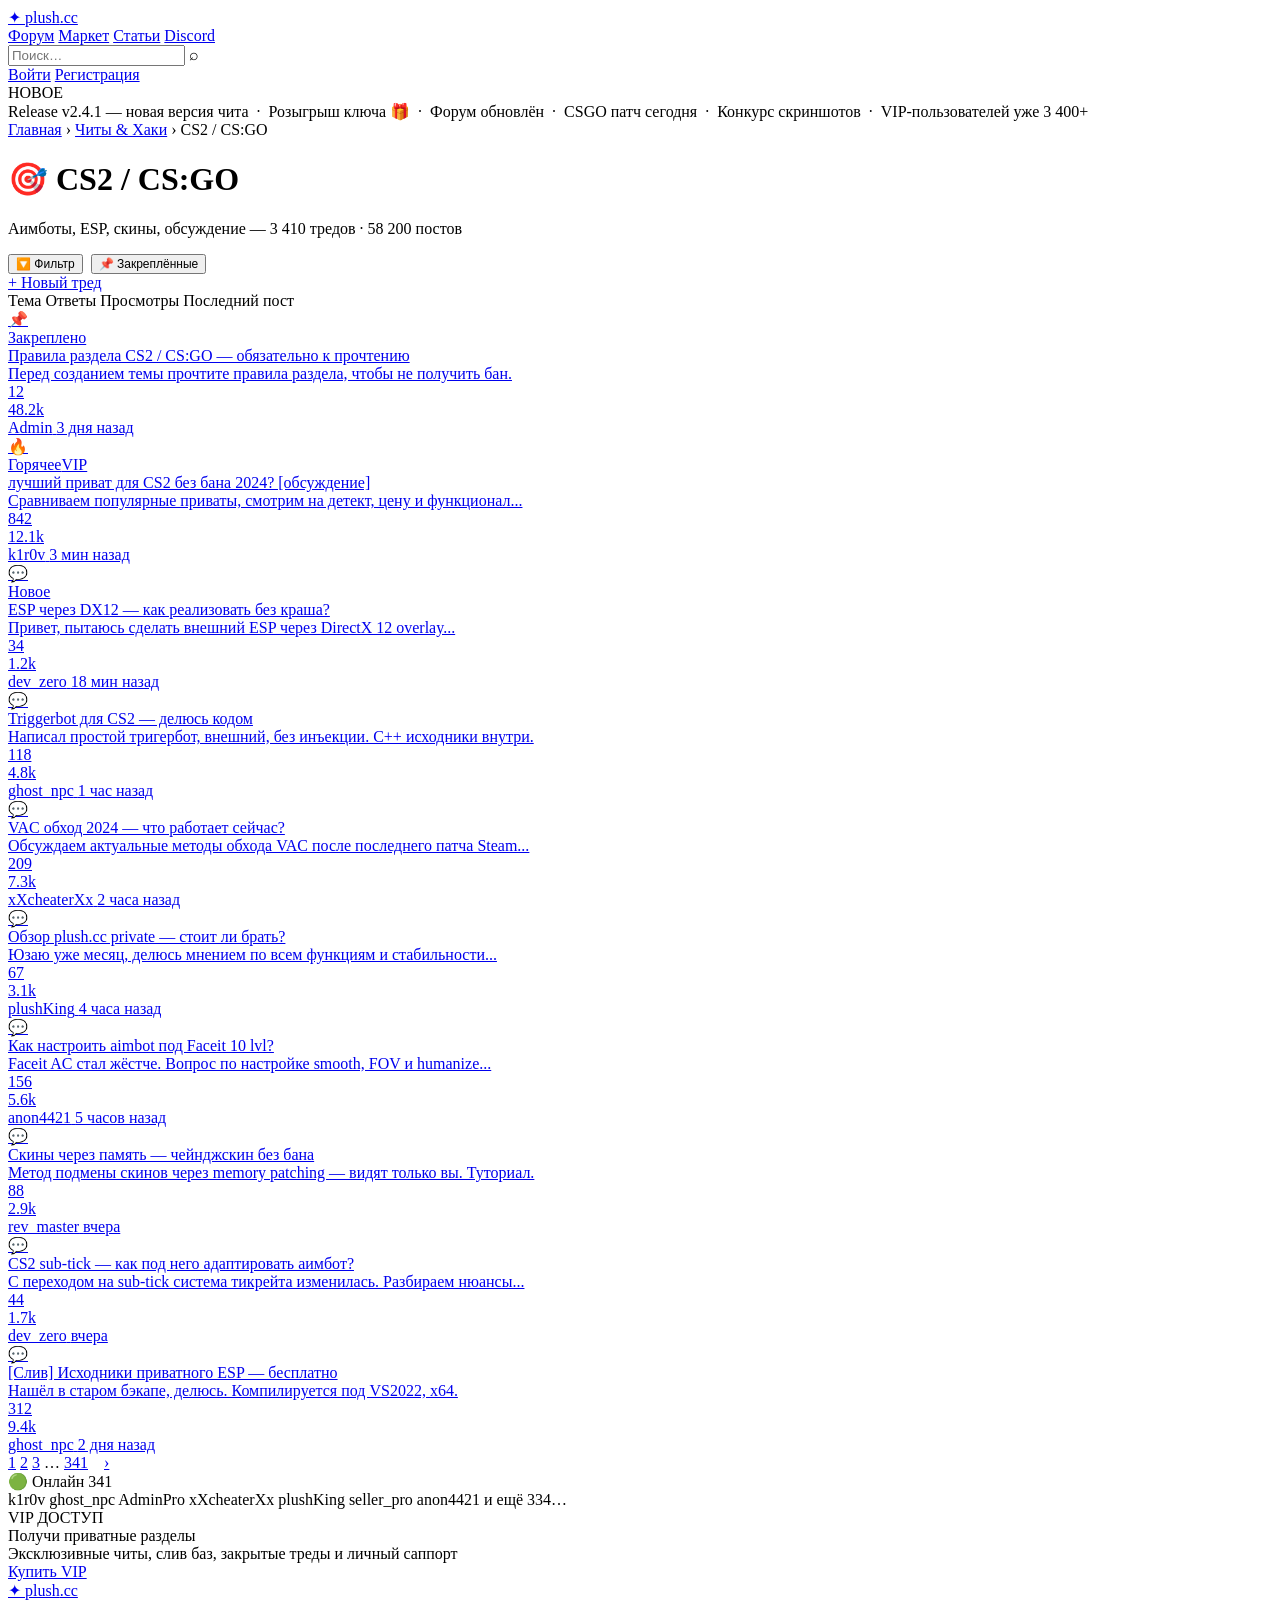
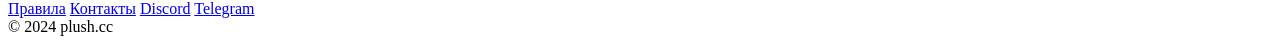
==== forum.html @ 3768c2e9 "Add files via upload" ====
<!DOCTYPE html>
<html lang="ru">
<head>
  <meta charset="UTF-8">
  <meta name="viewport" content="width=device-width, initial-scale=1.0">
  <title>CS2 / CS:GO — plush.cc</title>
  <link rel="stylesheet" href="css/style.css">
  <link rel="preconnect" href="https://fonts.googleapis.com">
  <link href="https://fonts.googleapis.com/css2?family=Inter:wght@400;500;600;700&family=JetBrains+Mono:wght@400;600&display=swap" rel="stylesheet">
</head>
<body>

<header class="topbar">
  <div class="topbar-inner">
    <a href="index.html" class="logo">
      <span class="logo-mark">✦</span>
      <span class="logo-text">plush<span class="logo-accent">.cc</span></span>
    </a>
    <nav class="topnav">
      <a href="index.html" class="nav-link active">Форум</a>
      <a href="#" class="nav-link">Маркет</a>
      <a href="#" class="nav-link">Статьи</a>
      <a href="#" class="nav-link">Discord</a>
    </nav>
    <div class="topbar-right">
      <div class="search-wrap">
        <input type="text" class="search-input" placeholder="Поиск…">
        <span class="search-icon">⌕</span>
      </div>
      <a href="login.html" class="btn btn-ghost">Войти</a>
      <a href="register.html" class="btn btn-primary">Регистрация</a>
    </div>
  </div>
</header>

<div class="ticker-bar">
  <span class="ticker-label">НОВОЕ</span>
  <div class="ticker-track">
    <span>Release v2.4.1 — новая версия чита &nbsp;·&nbsp; Розыгрыш ключа 🎁 &nbsp;·&nbsp; Форум обновлён &nbsp;·&nbsp; CSGO патч сегодня &nbsp;·&nbsp; Конкурс скриншотов &nbsp;·&nbsp; VIP-пользователей уже 3 400+</span>
  </div>
</div>

<div class="page-wrap">
  <main class="forum-main">

    <div class="breadcrumb">
      <a href="index.html">Главная</a>
      <span class="breadcrumb-sep">›</span>
      <a href="#">Читы & Хаки</a>
      <span class="breadcrumb-sep">›</span>
      <span>CS2 / CS:GO</span>
    </div>

    <div class="page-header">
      <h1 class="page-title">🎯 CS2 / CS:GO</h1>
      <p class="page-subtitle">Аимботы, ESP, скины, обсуждение — 3 410 тредов · 58 200 постов</p>
    </div>

    <div class="thread-actions">
      <div style="display:flex;gap:8px">
        <button class="btn btn-ghost" style="font-size:12px">🔽 Фильтр</button>
        <button class="btn btn-ghost" style="font-size:12px">📌 Закреплённые</button>
      </div>
      <a href="thread.html" class="btn btn-primary">+ Новый тред</a>
    </div>

    <div class="thread-list">
      <div class="thread-list-head">
        <span>Тема</span>
        <span>Ответы</span>
        <span>Просмотры</span>
        <span>Последний пост</span>
      </div>

      <!-- Pinned -->
      <a href="thread.html" class="thread-row">
        <div class="thread-main">
          <div class="thread-icon pinned">📌</div>
          <div>
            <div class="thread-tags"><span class="tag tag-pinned">Закреплено</span></div>
            <div class="thread-title-text">Правила раздела CS2 / CS:GO — обязательно к прочтению</div>
            <div class="thread-preview">Перед созданием темы прочтите правила раздела, чтобы не получить бан.</div>
          </div>
        </div>
        <div class="count-cell">12</div>
        <div class="count-cell">48.2k</div>
        <div class="last-post">
          <span class="last-post-user">Admin</span>
          <span class="last-post-time">3 дня назад</span>
        </div>
      </a>

      <!-- Hot thread -->
      <a href="thread.html" class="thread-row">
        <div class="thread-main">
          <div class="thread-icon hot">🔥</div>
          <div>
            <div class="thread-tags"><span class="tag tag-hot">Горячее</span><span class="tag tag-vip">VIP</span></div>
            <div class="thread-title-text">лучший приват для CS2 без бана 2024? [обсуждение]</div>
            <div class="thread-preview">Сравниваем популярные приваты, смотрим на детект, цену и функционал...</div>
          </div>
        </div>
        <div class="count-cell">842</div>
        <div class="count-cell">12.1k</div>
        <div class="last-post">
          <span class="last-post-user">k1r0v</span>
          <span class="last-post-time">3 мин назад</span>
        </div>
      </a>

      <!-- Regular threads -->
      <a href="thread.html" class="thread-row">
        <div class="thread-main">
          <div class="thread-icon">💬</div>
          <div>
            <div class="thread-tags"><span class="tag tag-new">Новое</span></div>
            <div class="thread-title-text">ESP через DX12 — как реализовать без краша?</div>
            <div class="thread-preview">Привет, пытаюсь сделать внешний ESP через DirectX 12 overlay...</div>
          </div>
        </div>
        <div class="count-cell">34</div>
        <div class="count-cell">1.2k</div>
        <div class="last-post">
          <span class="last-post-user">dev_zero</span>
          <span class="last-post-time">18 мин назад</span>
        </div>
      </a>

      <a href="thread.html" class="thread-row">
        <div class="thread-main">
          <div class="thread-icon">💬</div>
          <div>
            <div class="thread-title-text">Triggerbot для CS2 — делюсь кодом</div>
            <div class="thread-preview">Написал простой тригербот, внешний, без инъекции. C++ исходники внутри.</div>
          </div>
        </div>
        <div class="count-cell">118</div>
        <div class="count-cell">4.8k</div>
        <div class="last-post">
          <span class="last-post-user">ghost_npc</span>
          <span class="last-post-time">1 час назад</span>
        </div>
      </a>

      <a href="thread.html" class="thread-row">
        <div class="thread-main">
          <div class="thread-icon">💬</div>
          <div>
            <div class="thread-title-text">VAC обход 2024 — что работает сейчас?</div>
            <div class="thread-preview">Обсуждаем актуальные методы обхода VAC после последнего патча Steam...</div>
          </div>
        </div>
        <div class="count-cell">209</div>
        <div class="count-cell">7.3k</div>
        <div class="last-post">
          <span class="last-post-user">xXcheaterXx</span>
          <span class="last-post-time">2 часа назад</span>
        </div>
      </a>

      <a href="thread.html" class="thread-row">
        <div class="thread-main">
          <div class="thread-icon">💬</div>
          <div>
            <div class="thread-title-text">Обзор plush.cc private — стоит ли брать?</div>
            <div class="thread-preview">Юзаю уже месяц, делюсь мнением по всем функциям и стабильности...</div>
          </div>
        </div>
        <div class="count-cell">67</div>
        <div class="count-cell">3.1k</div>
        <div class="last-post">
          <span class="last-post-user">plushKing</span>
          <span class="last-post-time">4 часа назад</span>
        </div>
      </a>

      <a href="thread.html" class="thread-row">
        <div class="thread-main">
          <div class="thread-icon">💬</div>
          <div>
            <div class="thread-title-text">Как настроить aimbot под Faceit 10 lvl?</div>
            <div class="thread-preview">Faceit AC стал жёстче. Вопрос по настройке smooth, FOV и humanize...</div>
          </div>
        </div>
        <div class="count-cell">156</div>
        <div class="count-cell">5.6k</div>
        <div class="last-post">
          <span class="last-post-user">anon4421</span>
          <span class="last-post-time">5 часов назад</span>
        </div>
      </a>

      <a href="thread.html" class="thread-row">
        <div class="thread-main">
          <div class="thread-icon">💬</div>
          <div>
            <div class="thread-title-text">Скины через память — чейнджскин без бана</div>
            <div class="thread-preview">Метод подмены скинов через memory patching — видят только вы. Туториал.</div>
          </div>
        </div>
        <div class="count-cell">88</div>
        <div class="count-cell">2.9k</div>
        <div class="last-post">
          <span class="last-post-user">rev_master</span>
          <span class="last-post-time">вчера</span>
        </div>
      </a>

      <a href="thread.html" class="thread-row">
        <div class="thread-main">
          <div class="thread-icon">💬</div>
          <div>
            <div class="thread-title-text">CS2 sub-tick — как под него адаптировать аимбот?</div>
            <div class="thread-preview">С переходом на sub-tick система тикрейта изменилась. Разбираем нюансы...</div>
          </div>
        </div>
        <div class="count-cell">44</div>
        <div class="count-cell">1.7k</div>
        <div class="last-post">
          <span class="last-post-user">dev_zero</span>
          <span class="last-post-time">вчера</span>
        </div>
      </a>

      <a href="thread.html" class="thread-row">
        <div class="thread-main">
          <div class="thread-icon">💬</div>
          <div>
            <div class="thread-title-text">[Слив] Исходники приватного ESP — бесплатно</div>
            <div class="thread-preview">Нашёл в старом бэкапе, делюсь. Компилируется под VS2022, x64.</div>
          </div>
        </div>
        <div class="count-cell">312</div>
        <div class="count-cell">9.4k</div>
        <div class="last-post">
          <span class="last-post-user">ghost_npc</span>
          <span class="last-post-time">2 дня назад</span>
        </div>
      </a>

    </div>

    <!-- Pagination -->
    <div class="pagination">
      <a href="#" class="page-btn active">1</a>
      <a href="#" class="page-btn">2</a>
      <a href="#" class="page-btn">3</a>
      <span class="page-btn" style="border:none;background:none;color:var(--text3)">…</span>
      <a href="#" class="page-btn">341</a>
      <a href="#" class="page-btn" style="width:auto;padding:0 12px">›</a>
    </div>

  </main>

  <aside class="sidebar">
    <div class="widget">
      <div class="widget-head">🟢 Онлайн <span class="badge">341</span></div>
      <div class="widget-body online-list">
        <span class="online-user vip">k1r0v</span>
        <span class="online-user">ghost_npc</span>
        <span class="online-user mod">AdminPro</span>
        <span class="online-user">xXcheaterXx</span>
        <span class="online-user vip">plushKing</span>
        <span class="online-user">seller_pro</span>
        <span class="online-user">anon4421</span>
        <span class="online-more">и ещё 334…</span>
      </div>
    </div>

    <div class="widget widget-banner">
      <div class="banner-tag">VIP ДОСТУП</div>
      <div class="banner-title">Получи приватные разделы</div>
      <div class="banner-desc">Эксклюзивные читы, слив баз, закрытые треды и личный саппорт</div>
      <a href="#" class="btn btn-primary" style="width:100%;text-align:center;margin-top:12px">Купить VIP</a>
    </div>
  </aside>
</div>

<footer class="site-footer">
  <div class="footer-inner">
    <a href="index.html" class="logo">
      <span class="logo-mark">✦</span>
      <span class="logo-text">plush<span class="logo-accent">.cc</span></span>
    </a>
    <div class="footer-links">
      <a href="#">Правила</a>
      <a href="#">Контакты</a>
      <a href="#">Discord</a>
      <a href="#">Telegram</a>
    </div>
    <div class="footer-copy">© 2024 plush.cc</div>
  </div>
</footer>

<script src="js/main.js"></script>
</body>
</html>
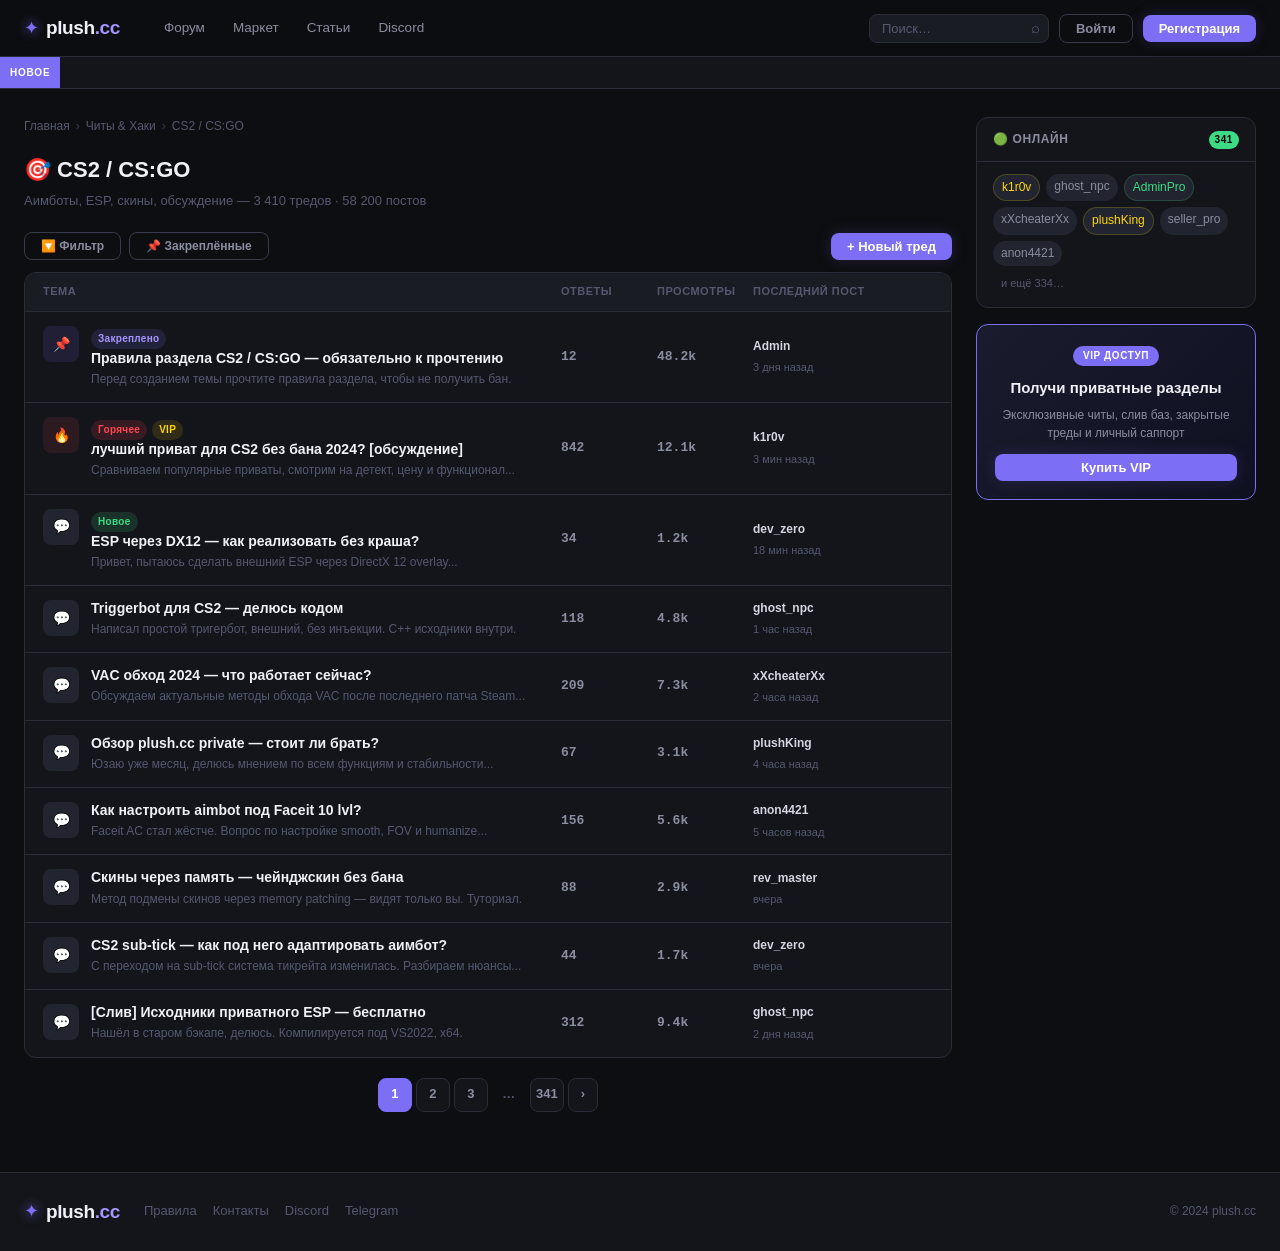
==== commit e8c7b62e: "Add files via upload" ====
--- a/forum.html
+++ b/forum.html
@@ -4,7 +4,7 @@
   <meta charset="UTF-8">
   <meta name="viewport" content="width=device-width, initial-scale=1.0">
   <title>CS2 / CS:GO — plush.cc</title>
-  <link rel="stylesheet" href="css/style.css">
+  <link rel="stylesheet" href="style.css">
   <link rel="preconnect" href="https://fonts.googleapis.com">
   <link href="https://fonts.googleapis.com/css2?family=Inter:wght@400;500;600;700&family=JetBrains+Mono:wght@400;600&display=swap" rel="stylesheet">
 </head>
@@ -292,6 +292,6 @@
   </div>
 </footer>
 
-<script src="js/main.js"></script>
+<script src="main.js"></script>
 </body>
 </html>
--- a/style.css
+++ b/style.css
@@ -0,0 +1,1029 @@
+/* ========================================
+   PLUSH.CC — FORUM STYLESHEET
+   ======================================== */
+
+:root {
+  --bg:        #0d0e11;
+  --bg2:       #13151a;
+  --bg3:       #1a1c24;
+  --bg4:       #22252f;
+  --border:    #2a2d38;
+  --border2:   #363a4a;
+  --accent:    #7c6ef5;
+  --accent2:   #a695ff;
+  --accent-glow: rgba(124, 110, 245, 0.18);
+  --green:     #3ddc84;
+  --red:       #ff4455;
+  --gold:      #ffd700;
+  --text:      #d4d6e0;
+  --text2:     #8a8da0;
+  --text3:     #555870;
+  --white:     #f0f1f7;
+  --radius:    8px;
+  --radius-lg: 12px;
+  --font:      'Inter', sans-serif;
+  --mono:      'JetBrains Mono', monospace;
+}
+
+*, *::before, *::after { box-sizing: border-box; margin: 0; padding: 0; }
+
+html { scroll-behavior: smooth; }
+
+body {
+  background: var(--bg);
+  color: var(--text);
+  font-family: var(--font);
+  font-size: 14px;
+  line-height: 1.6;
+  min-height: 100vh;
+}
+
+a { color: var(--accent2); text-decoration: none; transition: color .15s; }
+a:hover { color: var(--white); }
+
+/* ========= TOPBAR ========= */
+.topbar {
+  position: sticky;
+  top: 0;
+  z-index: 100;
+  background: rgba(13,14,17,.92);
+  backdrop-filter: blur(12px);
+  border-bottom: 1px solid var(--border);
+}
+
+.topbar-inner {
+  max-width: 1280px;
+  margin: 0 auto;
+  padding: 0 24px;
+  height: 56px;
+  display: flex;
+  align-items: center;
+  gap: 32px;
+}
+
+.logo {
+  display: flex;
+  align-items: center;
+  gap: 7px;
+  text-decoration: none;
+  flex-shrink: 0;
+}
+
+.logo-mark {
+  color: var(--accent);
+  font-size: 18px;
+  filter: drop-shadow(0 0 6px var(--accent));
+}
+
+.logo-text {
+  font-size: 19px;
+  font-weight: 700;
+  color: var(--white);
+  letter-spacing: -.4px;
+}
+
+.logo-accent { color: var(--accent2); }
+
+.topnav {
+  display: flex;
+  align-items: center;
+  gap: 4px;
+  flex: 1;
+}
+
+.nav-link {
+  padding: 6px 12px;
+  border-radius: var(--radius);
+  color: var(--text2);
+  font-size: 13.5px;
+  font-weight: 500;
+  transition: all .15s;
+}
+
+.nav-link:hover, .nav-link.active {
+  color: var(--white);
+  background: var(--bg3);
+}
+
+.topbar-right {
+  display: flex;
+  align-items: center;
+  gap: 10px;
+}
+
+.search-wrap {
+  position: relative;
+  display: flex;
+  align-items: center;
+}
+
+.search-input {
+  background: var(--bg3);
+  border: 1px solid var(--border);
+  border-radius: var(--radius);
+  padding: 6px 32px 6px 12px;
+  color: var(--text);
+  font-family: var(--font);
+  font-size: 13px;
+  width: 180px;
+  outline: none;
+  transition: border-color .15s, width .2s;
+}
+
+.search-input::placeholder { color: var(--text3); }
+.search-input:focus { border-color: var(--accent); width: 240px; }
+
+.search-icon {
+  position: absolute;
+  right: 9px;
+  color: var(--text3);
+  font-size: 15px;
+  pointer-events: none;
+}
+
+/* ========= BUTTONS ========= */
+.btn {
+  display: inline-flex;
+  align-items: center;
+  justify-content: center;
+  padding: 7px 16px;
+  border-radius: var(--radius);
+  font-family: var(--font);
+  font-size: 13px;
+  font-weight: 600;
+  cursor: pointer;
+  text-decoration: none;
+  transition: all .15s;
+  border: none;
+  line-height: 1;
+}
+
+.btn-ghost {
+  background: transparent;
+  border: 1px solid var(--border2);
+  color: var(--text2);
+}
+.btn-ghost:hover { border-color: var(--accent); color: var(--accent2); }
+
+.btn-primary {
+  background: var(--accent);
+  color: #fff;
+  box-shadow: 0 0 16px var(--accent-glow);
+}
+.btn-primary:hover { background: var(--accent2); color: #fff; box-shadow: 0 0 24px rgba(124,110,245,.35); }
+
+/* ========= TICKER ========= */
+.ticker-bar {
+  background: var(--bg2);
+  border-bottom: 1px solid var(--border);
+  height: 32px;
+  display: flex;
+  align-items: center;
+  overflow: hidden;
+  gap: 0;
+}
+
+.ticker-label {
+  background: var(--accent);
+  color: #fff;
+  font-size: 10px;
+  font-weight: 700;
+  padding: 0 10px;
+  height: 100%;
+  display: flex;
+  align-items: center;
+  letter-spacing: .8px;
+  flex-shrink: 0;
+}
+
+.ticker-track {
+  flex: 1;
+  overflow: hidden;
+  white-space: nowrap;
+  position: relative;
+}
+
+.ticker-track span {
+  display: inline-block;
+  animation: ticker 40s linear infinite;
+  font-size: 12px;
+  color: var(--text2);
+  padding-left: 100%;
+}
+
+@keyframes ticker {
+  from { transform: translateX(0); }
+  to   { transform: translateX(-100%); }
+}
+
+/* ========= PAGE LAYOUT ========= */
+.page-wrap {
+  max-width: 1280px;
+  margin: 28px auto;
+  padding: 0 24px;
+  display: grid;
+  grid-template-columns: 1fr 280px;
+  gap: 24px;
+  align-items: start;
+}
+
+/* ========= HERO STATS ========= */
+.hero-stats {
+  display: grid;
+  grid-template-columns: repeat(4, 1fr);
+  gap: 12px;
+  margin-bottom: 24px;
+}
+
+.stat-card {
+  background: var(--bg2);
+  border: 1px solid var(--border);
+  border-radius: var(--radius-lg);
+  padding: 16px 20px;
+  display: flex;
+  flex-direction: column;
+  gap: 2px;
+  transition: border-color .15s;
+}
+
+.stat-card:hover { border-color: var(--border2); }
+
+.stat-card.highlight {
+  border-color: var(--accent);
+  background: linear-gradient(135deg, var(--bg2), rgba(124,110,245,.08));
+}
+
+.stat-num {
+  font-size: 22px;
+  font-weight: 700;
+  color: var(--white);
+  font-variant-numeric: tabular-nums;
+  font-family: var(--mono);
+}
+
+.stat-card.highlight .stat-num { color: var(--accent2); }
+
+.stat-label {
+  font-size: 12px;
+  color: var(--text3);
+  font-weight: 500;
+}
+
+/* ========= FORUM SECTIONS ========= */
+.forum-section {
+  margin-bottom: 24px;
+}
+
+.section-head {
+  padding: 0 0 8px 0;
+  border-bottom: 1px solid var(--border);
+  margin-bottom: 1px;
+}
+
+.section-title {
+  font-size: 12px;
+  font-weight: 600;
+  color: var(--text3);
+  text-transform: uppercase;
+  letter-spacing: .8px;
+}
+
+.category-block {
+  background: var(--bg2);
+  border: 1px solid var(--border);
+  border-radius: var(--radius-lg);
+  overflow: hidden;
+}
+
+.category-row {
+  display: grid;
+  grid-template-columns: 44px 1fr 160px 200px;
+  align-items: center;
+  gap: 16px;
+  padding: 14px 18px;
+  border-bottom: 1px solid var(--border);
+  transition: background .12s;
+  text-decoration: none;
+  color: inherit;
+}
+
+.category-row:last-child { border-bottom: none; }
+.category-row:hover { background: var(--bg3); }
+
+.cat-icon-wrap {
+  width: 40px;
+  height: 40px;
+  border-radius: 10px;
+  display: flex;
+  align-items: center;
+  justify-content: center;
+  font-size: 18px;
+  flex-shrink: 0;
+}
+
+.cat-name {
+  font-size: 14px;
+  font-weight: 600;
+  color: var(--white);
+  margin-bottom: 2px;
+}
+
+.cat-desc {
+  font-size: 12px;
+  color: var(--text3);
+}
+
+.cat-meta {
+  display: flex;
+  flex-direction: column;
+  gap: 3px;
+}
+
+.meta-threads, .meta-posts {
+  font-size: 12px;
+  color: var(--text2);
+  font-variant-numeric: tabular-nums;
+}
+
+.cat-last {
+  display: flex;
+  flex-direction: column;
+  gap: 3px;
+  text-align: right;
+}
+
+.last-thread-title {
+  font-size: 12px;
+  color: var(--text2);
+  white-space: nowrap;
+  overflow: hidden;
+  text-overflow: ellipsis;
+  max-width: 195px;
+}
+
+.last-thread-title:hover { color: var(--accent2); }
+
+.last-thread-time {
+  font-size: 11px;
+  color: var(--text3);
+}
+
+/* ========= SIDEBAR ========= */
+.sidebar {
+  display: flex;
+  flex-direction: column;
+  gap: 16px;
+}
+
+.widget {
+  background: var(--bg2);
+  border: 1px solid var(--border);
+  border-radius: var(--radius-lg);
+  overflow: hidden;
+}
+
+.widget-head {
+  padding: 12px 16px;
+  font-size: 12px;
+  font-weight: 700;
+  color: var(--text2);
+  text-transform: uppercase;
+  letter-spacing: .6px;
+  border-bottom: 1px solid var(--border);
+  display: flex;
+  align-items: center;
+  gap: 8px;
+}
+
+.badge {
+  background: var(--green);
+  color: #000;
+  font-size: 10px;
+  font-weight: 700;
+  border-radius: 20px;
+  padding: 1px 6px;
+  margin-left: auto;
+}
+
+.widget-body {
+  padding: 12px 16px;
+}
+
+/* Online list */
+.online-list {
+  display: flex;
+  flex-wrap: wrap;
+  gap: 6px;
+}
+
+.online-user {
+  font-size: 12px;
+  padding: 3px 8px;
+  border-radius: 20px;
+  background: var(--bg4);
+  color: var(--text2);
+  cursor: default;
+  transition: background .1s;
+}
+
+.online-user:hover { background: var(--border2); }
+
+.online-user.vip { color: var(--gold); border: 1px solid rgba(255,215,0,.2); }
+.online-user.mod { color: var(--green); border: 1px solid rgba(61,220,132,.2); }
+
+.online-more {
+  font-size: 11px;
+  color: var(--text3);
+  padding: 3px 8px;
+  width: 100%;
+}
+
+/* Hot threads */
+.hot-thread {
+  padding: 9px 0;
+  border-bottom: 1px solid var(--border);
+}
+
+.hot-thread:last-child { border-bottom: none; }
+
+.hot-title {
+  display: block;
+  font-size: 13px;
+  color: var(--text);
+  margin-bottom: 3px;
+  line-height: 1.4;
+}
+
+.hot-title:hover { color: var(--accent2); }
+
+.hot-meta {
+  font-size: 11px;
+  color: var(--text3);
+}
+
+/* New members */
+.new-member {
+  display: flex;
+  align-items: center;
+  gap: 9px;
+  padding: 7px 0;
+  border-bottom: 1px solid var(--border);
+}
+
+.new-member:last-child { border-bottom: none; }
+
+.avatar-sm {
+  width: 28px;
+  height: 28px;
+  border-radius: 50%;
+  background: var(--accent);
+  color: #fff;
+  font-size: 12px;
+  font-weight: 700;
+  display: flex;
+  align-items: center;
+  justify-content: center;
+  flex-shrink: 0;
+}
+
+.member-name {
+  font-size: 13px;
+  color: var(--text);
+  flex: 1;
+}
+
+.member-date {
+  font-size: 11px;
+  color: var(--text3);
+}
+
+/* Widget Banner */
+.widget-banner {
+  background: linear-gradient(135deg, #1a1c2e 0%, #0f1020 100%);
+  border-color: var(--accent);
+  padding: 18px;
+  text-align: center;
+}
+
+.banner-tag {
+  display: inline-block;
+  background: var(--accent);
+  color: #fff;
+  font-size: 10px;
+  font-weight: 700;
+  padding: 2px 10px;
+  border-radius: 20px;
+  letter-spacing: .6px;
+  margin-bottom: 10px;
+}
+
+.banner-title {
+  font-size: 15px;
+  font-weight: 700;
+  color: var(--white);
+  margin-bottom: 6px;
+}
+
+.banner-desc {
+  font-size: 12px;
+  color: var(--text2);
+  line-height: 1.5;
+}
+
+/* ========= FOOTER ========= */
+.site-footer {
+  border-top: 1px solid var(--border);
+  background: var(--bg2);
+  padding: 24px;
+  margin-top: 40px;
+}
+
+.footer-inner {
+  max-width: 1280px;
+  margin: 0 auto;
+  display: flex;
+  align-items: center;
+  gap: 24px;
+  flex-wrap: wrap;
+}
+
+.footer-links {
+  display: flex;
+  gap: 16px;
+  flex: 1;
+}
+
+.footer-links a {
+  font-size: 13px;
+  color: var(--text3);
+  transition: color .15s;
+}
+
+.footer-links a:hover { color: var(--text2); }
+
+.footer-copy {
+  font-size: 12px;
+  color: var(--text3);
+}
+
+/* ========= FORUM LIST PAGE ========= */
+.page-header {
+  margin-bottom: 20px;
+}
+
+.page-title {
+  font-size: 22px;
+  font-weight: 700;
+  color: var(--white);
+  margin-bottom: 4px;
+}
+
+.page-subtitle {
+  font-size: 13px;
+  color: var(--text3);
+}
+
+.breadcrumb {
+  display: flex;
+  align-items: center;
+  gap: 6px;
+  font-size: 12px;
+  color: var(--text3);
+  margin-bottom: 16px;
+}
+
+.breadcrumb a { color: var(--text3); }
+.breadcrumb a:hover { color: var(--accent2); }
+.breadcrumb-sep { color: var(--border2); }
+
+.thread-actions {
+  display: flex;
+  align-items: center;
+  justify-content: space-between;
+  margin-bottom: 12px;
+}
+
+.thread-list {
+  background: var(--bg2);
+  border: 1px solid var(--border);
+  border-radius: var(--radius-lg);
+  overflow: hidden;
+}
+
+.thread-list-head {
+  display: grid;
+  grid-template-columns: 1fr 80px 80px 180px;
+  gap: 16px;
+  padding: 10px 18px;
+  background: var(--bg3);
+  border-bottom: 1px solid var(--border);
+  font-size: 11px;
+  font-weight: 600;
+  color: var(--text3);
+  text-transform: uppercase;
+  letter-spacing: .5px;
+}
+
+.thread-row {
+  display: grid;
+  grid-template-columns: 1fr 80px 80px 180px;
+  gap: 16px;
+  padding: 13px 18px;
+  border-bottom: 1px solid var(--border);
+  align-items: center;
+  transition: background .12s;
+  text-decoration: none;
+  color: inherit;
+}
+
+.thread-row:last-child { border-bottom: none; }
+.thread-row:hover { background: var(--bg3); }
+
+.thread-main { display: flex; align-items: flex-start; gap: 12px; }
+
+.thread-icon {
+  width: 36px;
+  height: 36px;
+  border-radius: 8px;
+  background: var(--bg4);
+  display: flex;
+  align-items: center;
+  justify-content: center;
+  font-size: 14px;
+  flex-shrink: 0;
+  margin-top: 1px;
+}
+
+.thread-icon.hot { background: rgba(255,68,85,.1); }
+.thread-icon.pinned { background: rgba(124,110,245,.12); }
+
+.thread-title-text {
+  font-size: 14px;
+  font-weight: 600;
+  color: var(--white);
+  margin-bottom: 3px;
+  line-height: 1.3;
+}
+
+.thread-preview {
+  font-size: 12px;
+  color: var(--text3);
+}
+
+.thread-tags { display: flex; gap: 5px; margin-top: 4px; }
+
+.tag {
+  font-size: 10px;
+  padding: 2px 7px;
+  border-radius: 20px;
+  font-weight: 600;
+  letter-spacing: .3px;
+}
+
+.tag-pinned { background: rgba(124,110,245,.15); color: var(--accent2); }
+.tag-hot { background: rgba(255,68,85,.15); color: var(--red); }
+.tag-new { background: rgba(61,220,132,.15); color: var(--green); }
+.tag-vip { background: rgba(255,215,0,.12); color: var(--gold); }
+
+.count-cell {
+  font-size: 13px;
+  font-weight: 600;
+  color: var(--text2);
+  font-variant-numeric: tabular-nums;
+  font-family: var(--mono);
+}
+
+.last-post {
+  display: flex;
+  flex-direction: column;
+  gap: 3px;
+}
+
+.last-post-user {
+  font-size: 12px;
+  font-weight: 600;
+  color: var(--text);
+}
+
+.last-post-time {
+  font-size: 11px;
+  color: var(--text3);
+}
+
+/* Pagination */
+.pagination {
+  display: flex;
+  align-items: center;
+  justify-content: center;
+  gap: 4px;
+  padding: 20px 0;
+}
+
+.page-btn {
+  width: 34px;
+  height: 34px;
+  border-radius: var(--radius);
+  display: flex;
+  align-items: center;
+  justify-content: center;
+  font-size: 13px;
+  font-weight: 600;
+  color: var(--text2);
+  background: var(--bg2);
+  border: 1px solid var(--border);
+  cursor: pointer;
+  transition: all .12s;
+  text-decoration: none;
+}
+
+.page-btn:hover, .page-btn.active {
+  background: var(--accent);
+  border-color: var(--accent);
+  color: #fff;
+}
+
+/* ========= THREAD PAGE ========= */
+.post-block {
+  background: var(--bg2);
+  border: 1px solid var(--border);
+  border-radius: var(--radius-lg);
+  margin-bottom: 12px;
+  overflow: hidden;
+}
+
+.post-block.op { border-color: var(--accent); }
+
+.post-header {
+  display: flex;
+  align-items: center;
+  justify-content: space-between;
+  padding: 12px 18px;
+  border-bottom: 1px solid var(--border);
+  background: var(--bg3);
+}
+
+.post-user {
+  display: flex;
+  align-items: center;
+  gap: 10px;
+}
+
+.avatar {
+  width: 38px;
+  height: 38px;
+  border-radius: 50%;
+  background: linear-gradient(135deg, var(--accent), #a695ff);
+  display: flex;
+  align-items: center;
+  justify-content: center;
+  font-weight: 700;
+  font-size: 15px;
+  color: #fff;
+  flex-shrink: 0;
+}
+
+.user-name {
+  font-size: 14px;
+  font-weight: 700;
+  color: var(--white);
+}
+
+.user-rank {
+  font-size: 11px;
+  color: var(--text3);
+  margin-top: 1px;
+}
+
+.user-rank.vip-rank { color: var(--gold); }
+.user-rank.mod-rank { color: var(--green); }
+
+.post-meta-right {
+  display: flex;
+  align-items: center;
+  gap: 16px;
+}
+
+.post-num {
+  font-size: 12px;
+  color: var(--text3);
+  font-family: var(--mono);
+}
+
+.post-time {
+  font-size: 12px;
+  color: var(--text3);
+}
+
+.post-body {
+  padding: 18px;
+  font-size: 14px;
+  line-height: 1.7;
+  color: var(--text);
+}
+
+.post-body p { margin-bottom: 12px; }
+.post-body p:last-child { margin-bottom: 0; }
+
+.post-body code {
+  background: var(--bg4);
+  border: 1px solid var(--border);
+  border-radius: 4px;
+  padding: 2px 6px;
+  font-family: var(--mono);
+  font-size: 12px;
+  color: var(--accent2);
+}
+
+.post-body pre {
+  background: var(--bg);
+  border: 1px solid var(--border);
+  border-radius: var(--radius);
+  padding: 14px 16px;
+  overflow-x: auto;
+  font-family: var(--mono);
+  font-size: 12px;
+  color: var(--text2);
+  margin: 12px 0;
+}
+
+.quote-block {
+  border-left: 3px solid var(--accent);
+  background: var(--bg4);
+  border-radius: 0 var(--radius) var(--radius) 0;
+  padding: 10px 14px;
+  margin: 10px 0;
+  font-size: 13px;
+  color: var(--text2);
+}
+
+.quote-author {
+  font-size: 11px;
+  font-weight: 700;
+  color: var(--accent2);
+  margin-bottom: 4px;
+}
+
+.post-footer {
+  padding: 10px 18px;
+  border-top: 1px solid var(--border);
+  display: flex;
+  align-items: center;
+  gap: 12px;
+}
+
+.post-action {
+  font-size: 12px;
+  color: var(--text3);
+  cursor: pointer;
+  transition: color .12s;
+  display: flex;
+  align-items: center;
+  gap: 4px;
+}
+
+.post-action:hover { color: var(--accent2); }
+
+/* Reply box */
+.reply-box {
+  background: var(--bg2);
+  border: 1px solid var(--border);
+  border-radius: var(--radius-lg);
+  padding: 20px;
+  margin-top: 24px;
+}
+
+.reply-title {
+  font-size: 14px;
+  font-weight: 700;
+  color: var(--white);
+  margin-bottom: 14px;
+}
+
+.reply-textarea {
+  width: 100%;
+  background: var(--bg);
+  border: 1px solid var(--border);
+  border-radius: var(--radius);
+  padding: 12px 14px;
+  color: var(--text);
+  font-family: var(--font);
+  font-size: 13.5px;
+  line-height: 1.6;
+  resize: vertical;
+  min-height: 120px;
+  outline: none;
+  transition: border-color .15s;
+}
+
+.reply-textarea::placeholder { color: var(--text3); }
+.reply-textarea:focus { border-color: var(--accent); }
+
+.reply-actions {
+  display: flex;
+  justify-content: flex-end;
+  margin-top: 12px;
+}
+
+/* Login/Register */
+.auth-wrap {
+  min-height: calc(100vh - 90px);
+  display: flex;
+  align-items: center;
+  justify-content: center;
+  padding: 40px 24px;
+}
+
+.auth-card {
+  background: var(--bg2);
+  border: 1px solid var(--border);
+  border-radius: var(--radius-lg);
+  padding: 36px 40px;
+  width: 100%;
+  max-width: 420px;
+}
+
+.auth-logo {
+  text-align: center;
+  margin-bottom: 28px;
+}
+
+.auth-title {
+  font-size: 22px;
+  font-weight: 700;
+  color: var(--white);
+  margin-bottom: 4px;
+  text-align: center;
+}
+
+.auth-sub {
+  font-size: 13px;
+  color: var(--text3);
+  text-align: center;
+  margin-bottom: 28px;
+}
+
+.form-group {
+  margin-bottom: 16px;
+}
+
+.form-label {
+  display: block;
+  font-size: 12px;
+  font-weight: 600;
+  color: var(--text2);
+  margin-bottom: 6px;
+  text-transform: uppercase;
+  letter-spacing: .5px;
+}
+
+.form-input {
+  width: 100%;
+  background: var(--bg);
+  border: 1px solid var(--border);
+  border-radius: var(--radius);
+  padding: 10px 14px;
+  color: var(--text);
+  font-family: var(--font);
+  font-size: 13.5px;
+  outline: none;
+  transition: border-color .15s;
+}
+
+.form-input::placeholder { color: var(--text3); }
+.form-input:focus { border-color: var(--accent); }
+
+.form-submit {
+  width: 100%;
+  margin-top: 6px;
+}
+
+.auth-footer {
+  text-align: center;
+  margin-top: 18px;
+  font-size: 13px;
+  color: var(--text3);
+}
+
+.auth-footer a { color: var(--accent2); }
+
+/* ========= RESPONSIVE ========= */
+@media (max-width: 960px) {
+  .page-wrap { grid-template-columns: 1fr; }
+  .sidebar { display: none; }
+  .hero-stats { grid-template-columns: repeat(2, 1fr); }
+  .category-row { grid-template-columns: 44px 1fr; }
+  .cat-meta, .cat-last { display: none; }
+  .thread-row { grid-template-columns: 1fr; }
+  .count-cell, .last-post { display: none; }
+  .thread-list-head { display: none; }
+}
+
+@media (max-width: 600px) {
+  .topbar-inner { gap: 16px; }
+  .topnav { display: none; }
+  .search-input { width: 120px; }
+  .search-input:focus { width: 160px; }
+  .page-wrap { padding: 0 16px; }
+  .hero-stats { grid-template-columns: 1fr 1fr; gap: 8px; }
+  .stat-num { font-size: 18px; }
+}
